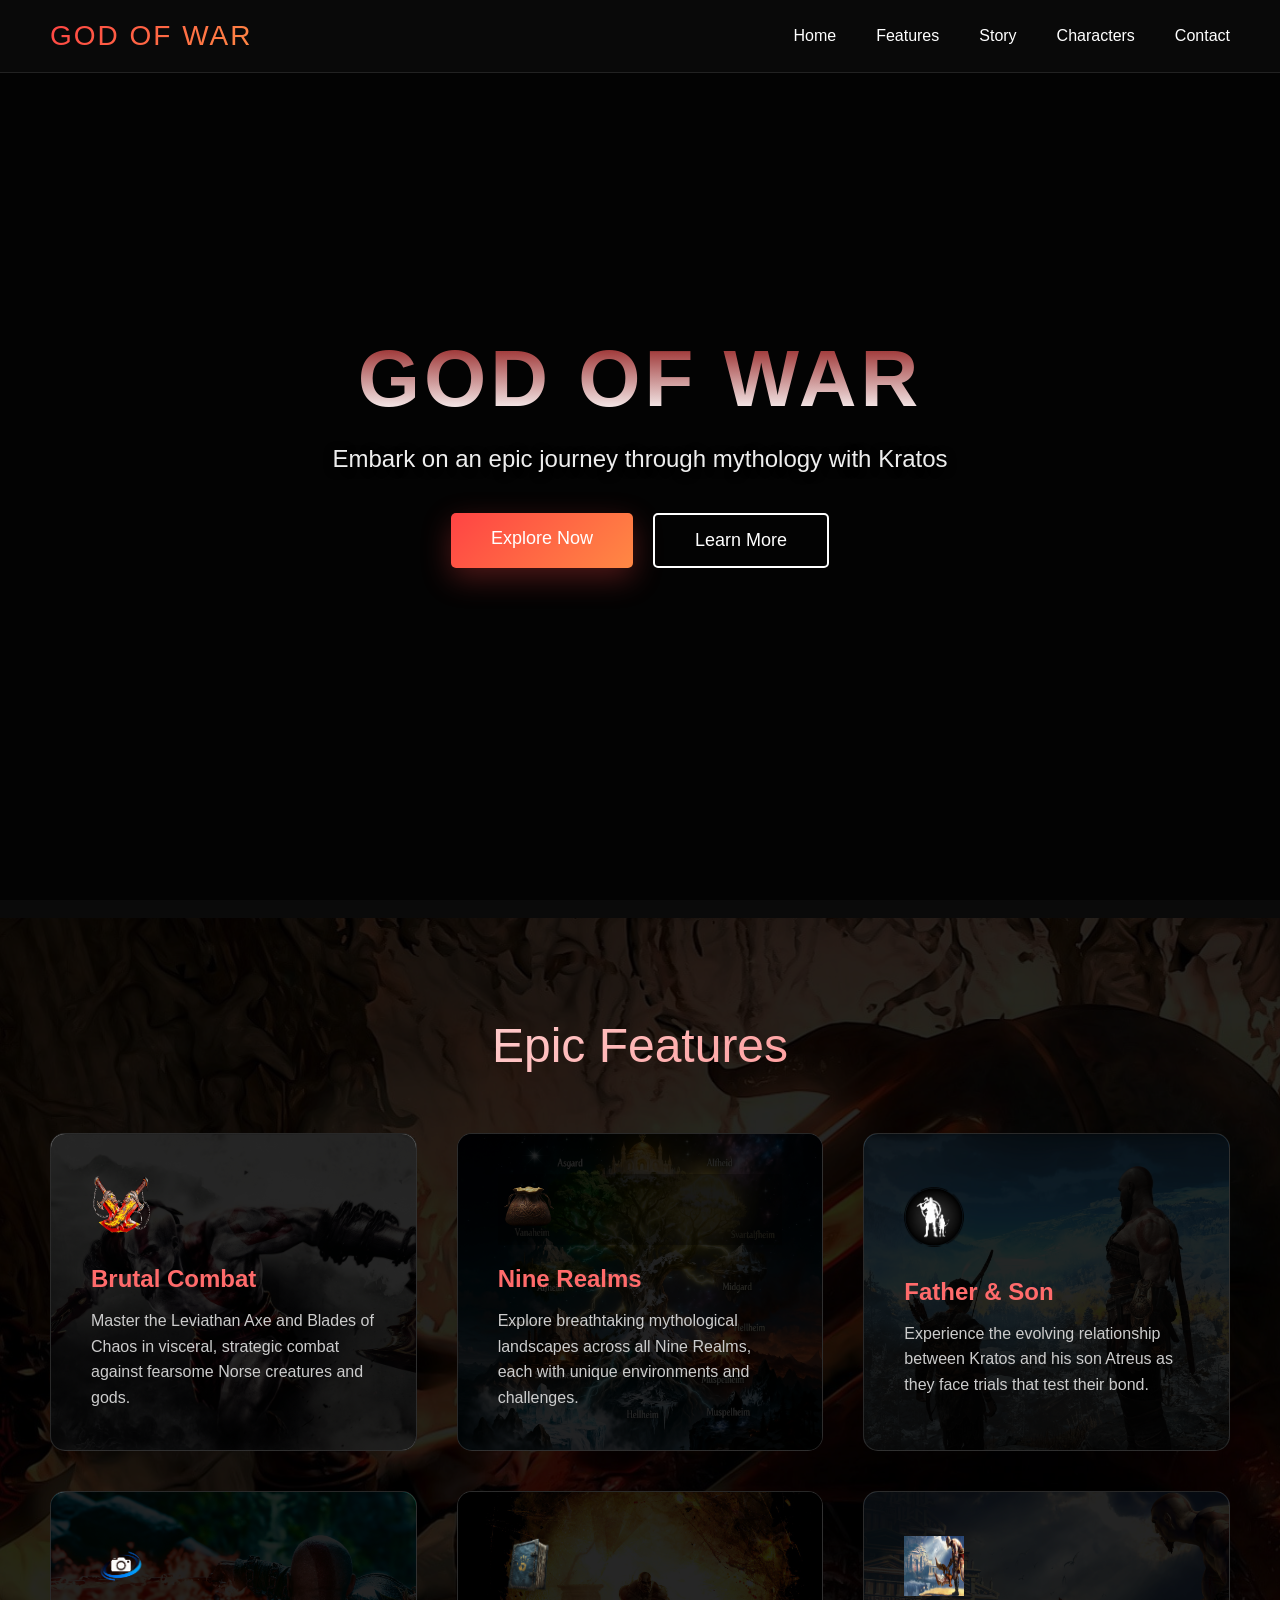
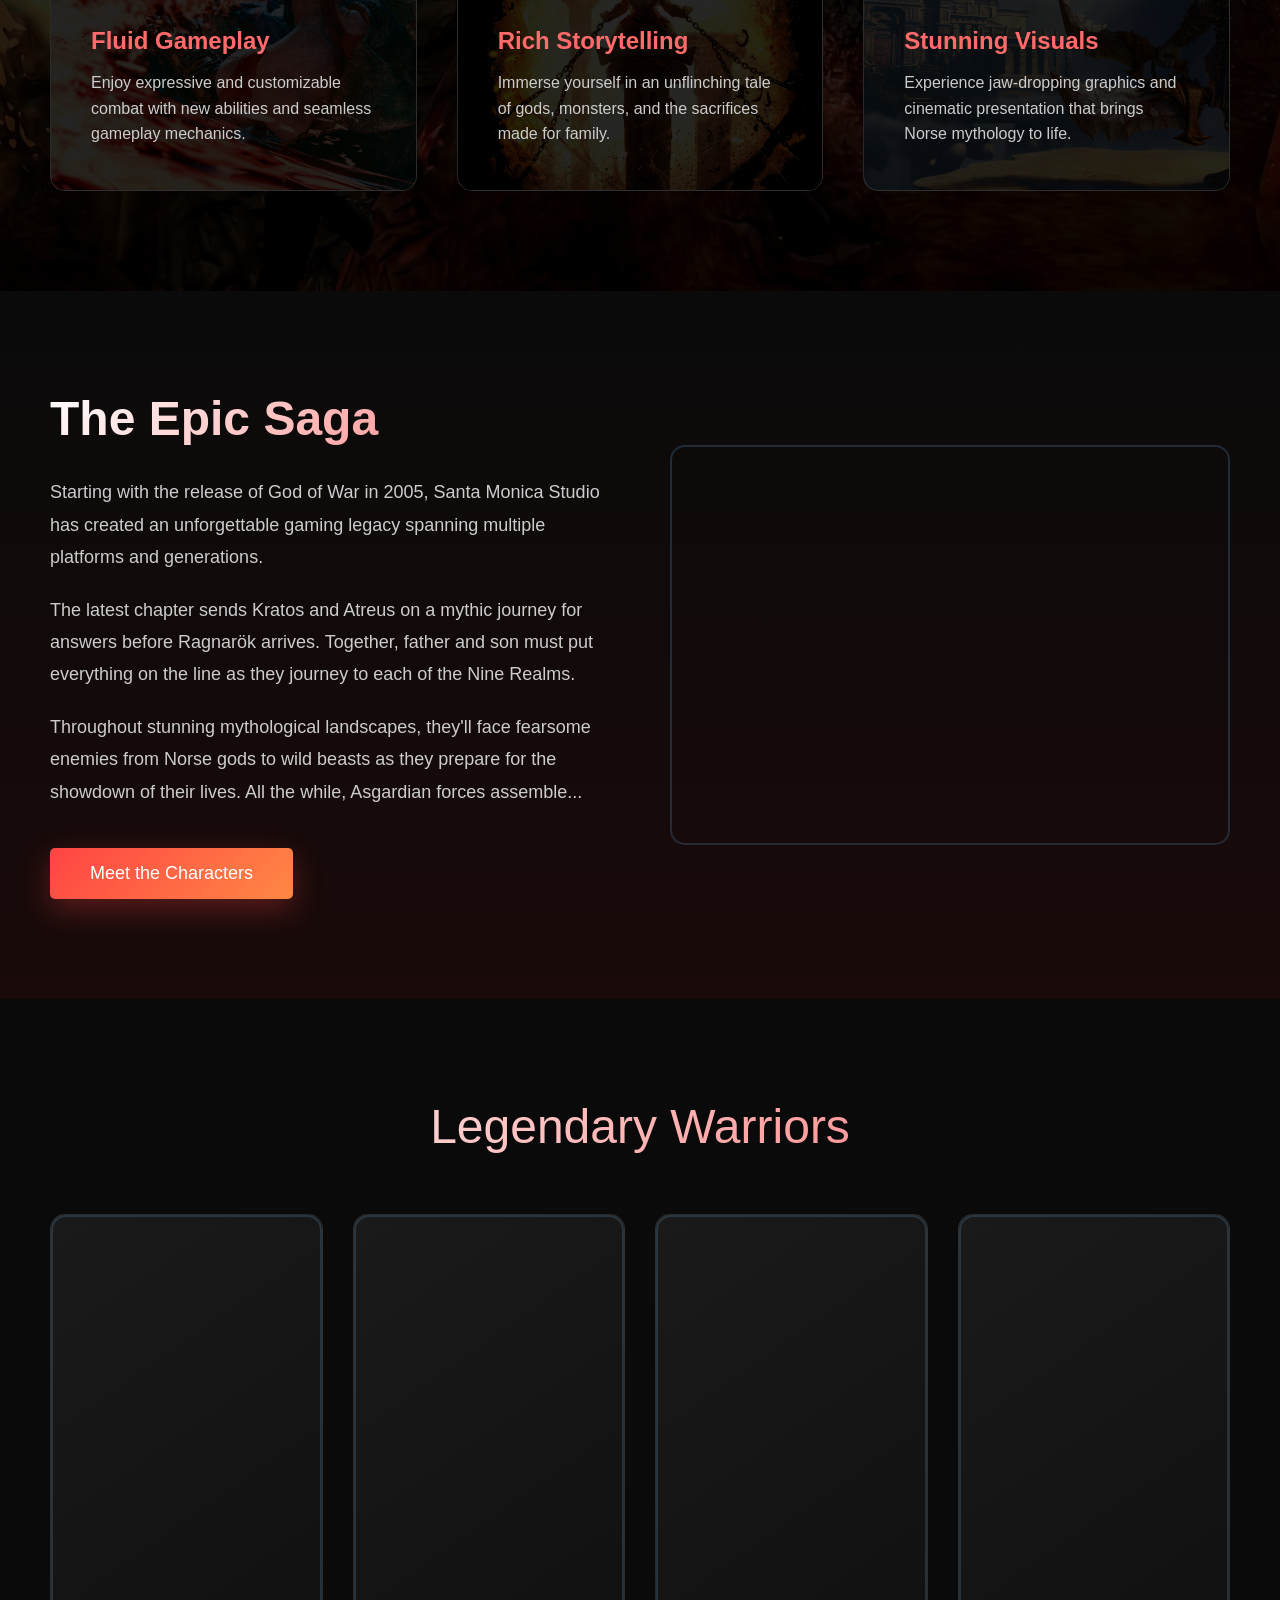
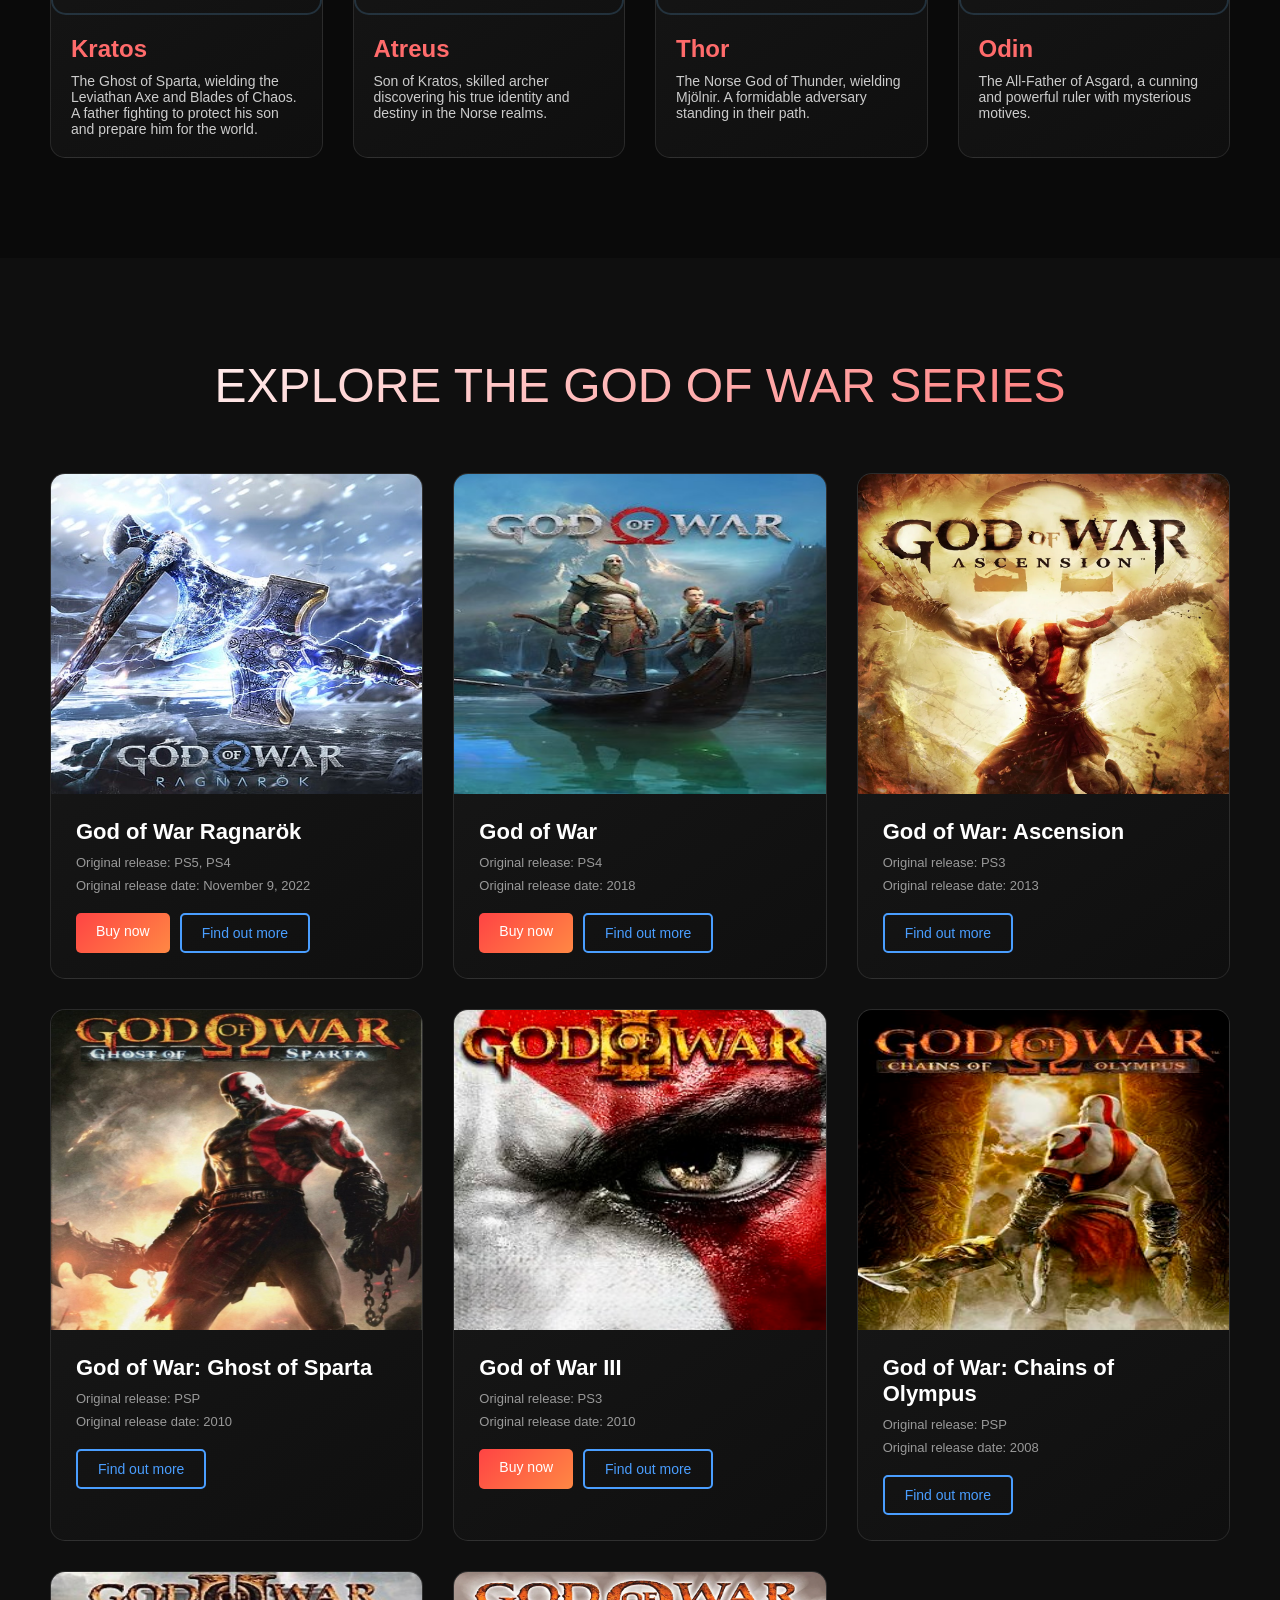
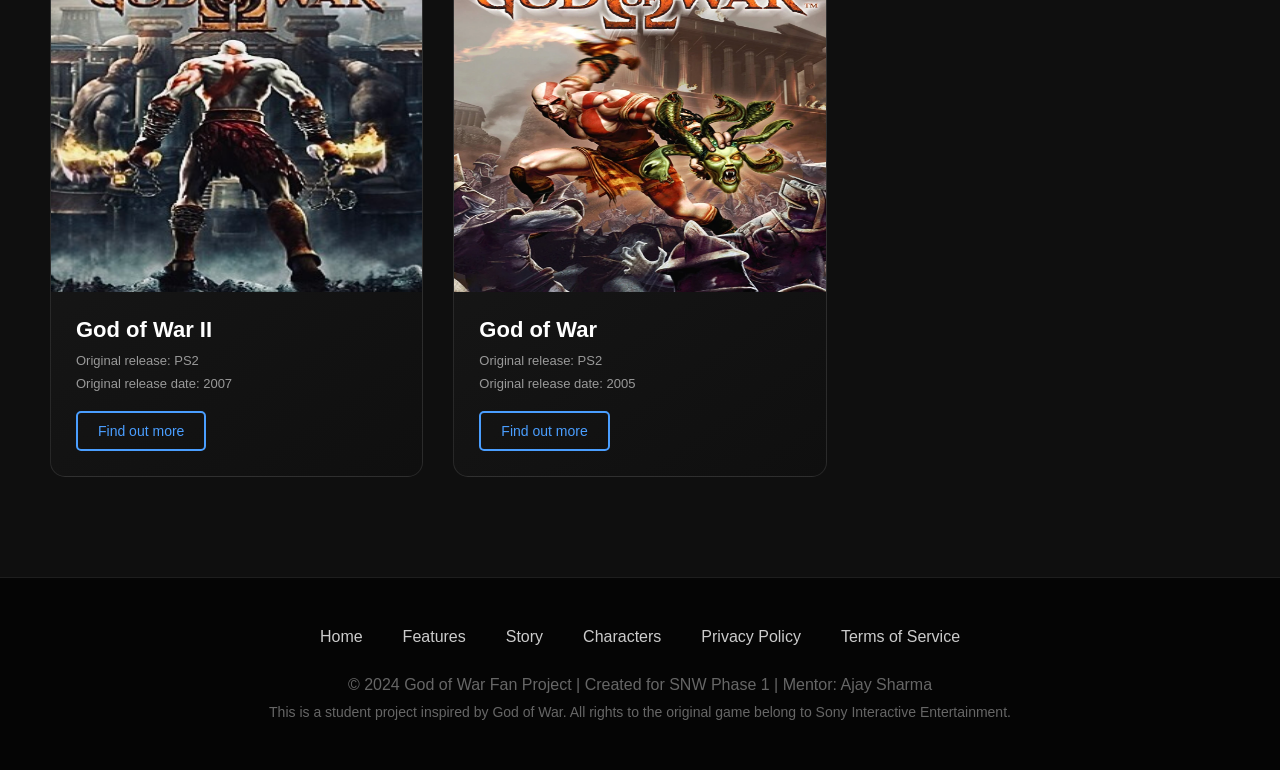
==== index.htm @ 12d44e2c "text" ====
<!DOCTYPE html>
<html lang="en">
<head>
    <meta charset="UTF-8">
    <meta name="viewport" content="width=device-width, initial-scale=1.0">
    <title>God of War - The Epic Saga</title>
    <link href="https://fonts.cdnfonts.com/css/godofwar?styles=31391" rel="stylesheet">
    <style>
        * {
            margin: 0;
            padding: 0;
            box-sizing: border-box;
        }

        body {
            font-family: 'GodOfWar', sans-serif;
            background-color: #0a0a0a;
            color: #fff;
            overflow-x: hidden;
        }

        /* Navigation */
        nav {
            position: fixed;
            top: 0;
            width: 100%;
            background: rgba(10, 10, 10, 0.95);
            backdrop-filter: blur(10px);
            padding: 20px 50px;
            z-index: 1000;
            border-bottom: 1px solid rgba(255, 255, 255, 0.1);
        }

        .nav-container {
            position: relative;
            display: flex;
            justify-content: space-between;
            align-items: center;
            max-width: 1400px;
            margin: 0 auto;
        }

        .logo {
            font-family: 'GodOfWar', sans-serif;
            font-size: 28px;
            font-weight: normal; /* Changed from bold since the font is already bold */
            background: linear-gradient(135deg, #ff4444, #ff8844);
            -webkit-background-clip: text;
            -webkit-text-fill-color: transparent;
            letter-spacing: 2px;
        }

        .nav-links {
            display: flex;
            gap: 40px;
            list-style: none;
        }

        .nav-links a {
            color: #fff;
            text-decoration: none;
            font-size: 16px;
            transition: all 0.3s ease;
            position: relative;
        }

        .nav-links a::after {
            content: '';
            position: absolute;
            bottom: -5px;
            left: 0;
            width: 0;
            height: 2px;
            background: linear-gradient(90deg, #ff4444, #ff8844);
            transition: width 0.3s ease;
        }

        .nav-links a:hover::after {
            width: 100%;
        }

        /* Hero Section */
        .hero {
        position: relative;
        height: 100vh;
        display: flex;
        align-items: center;
        justify-content: center;
        overflow: hidden;
        margin-top: 0;
        padding-top: 0;
        }

        .hero video {
        position: absolute;
        top: 0;
        left: 0;
        width: 100%;
        height: 100%;
        object-fit: cover;
        z-index: -2;
        }

        .hero .overlay {
        position: absolute;
        top: 0;
        left: 0;
        right: 0;
        bottom: 0;
        background: rgba(0,0,0,0.65);
        z-index: -1;
        }

        .hero-content {
            text-align: center;
            z-index: 1;
            max-width: 900px;
            padding: 0 20px;
        }

        .hero-title {
            font-family: 'GodOfWar', sans-serif;
            font-size: 80px;
            font-weight: bold;
            margin-bottom: 20px;
            background: linear-gradient(360deg, #fff 10%, #880808 100%);
            -webkit-background-clip: text;
            -webkit-text-fill-color: transparent;
            animation: slideDown 1s ease-out;
            letter-spacing: 4px;
        }

        @keyframes slideDown {
            from {
                opacity: 0;
                transform: translateY(-50px);
            }
            to {
                opacity: 1;
                transform: translateY(0);
            }
        }

        .hero-subtitle {
        font-size: 24px;
        margin-bottom: 40px;
        color: #eee; /* use white or very light gray */
        text-shadow: 0 2px 10px rgba(0,0,0,0.8);
        }

        @keyframes fadeIn {
            from { opacity: 0; }
            to { opacity: 1; }
        }

        .cta-buttons {
            display: flex;
            gap: 20px;
            justify-content: center;
            animation: slideUp 1.5s ease-out;
        }

        @keyframes slideUp {
            from {
                opacity: 0;
                transform: translateY(50px);
            }
            to {
                opacity: 1;
                transform: translateY(0);
            }
        }

        .btn {
            padding: 15px 40px;
            font-size: 18px;
            border: none;
            border-radius: 5px;
            cursor: pointer;
            transition: all 0.3s ease;
            text-decoration: none;
            display: inline-block;
        }

        .btn-primary {
            background: linear-gradient(135deg, #ff4444, #ff8844);
            color: #fff;
            box-shadow: 0 10px 30px rgba(255, 68, 68, 0.3);
        }

        .btn-primary:hover {
            transform: translateY(-3px);
            box-shadow: 0 15px 40px rgba(255, 68, 68, 0.5);
        }

        .btn-secondary {
            background: transparent;
            color: #fff;
            border: 2px solid #fff;
        }

        .btn-secondary:hover {
            background: #fff;
            color: #0a0a0a;
            transform: translateY(-3px);
        }

        /* Features Section */
        .features {
        position: relative;
        padding: 100px 50px;
        max-width: 1400px;
        margin: 0 auto;
        overflow: hidden;
        }

        .section-title {
            font-family: 'GodOfWar', sans-serif;
            text-align: center;
            font-size: 48px;
            font-weight: normal;
            margin-bottom: 60px;
            background: linear-gradient(135deg, #fff, #ff6b6b);
            -webkit-background-clip: text;
            -webkit-text-fill-color: transparent;
        }

        .features .overlay {
        position: absolute;
        top: 0;
        left: 0;
        right: 0;
        bottom: 0;
        background: rgba(0,0,0,0.85);
        z-index: -1;
        }

        .features-bg-img {
        position: absolute;
        top: 0;
        left: 0;
        width: 100%;
        height: 100%;
        object-fit: cover;
        z-index: -2;
        }

        .features-grid {
        display: grid;
        grid-template-columns: repeat(auto-fit, minmax(300px, 1fr));
        gap: 40px;
        }

        .feature-card {
            background: linear-gradient(145deg, #1a1a1a, #0f0f0f);
            padding: 40px;
            border-radius: 15px;
            border: 1px solid rgba(255, 255, 255, 0.1);
            transition: all 0.3s ease;
            position: relative;
            overflow: hidden;
            min-height: 300px;
            display: flex;
            flex-direction: column;
            justify-content: center;
        }

        .feature-card::before {
            content: '';
            position: absolute;
            top: 0;
            left: 0;
            width: 100%;
            height: 100%;
            background-size: cover;
            background-position: center;
            transition: all 0.3s ease;
            z-index: 0;
        }

        .feature-card:nth-child(1)::before {
            background-image: url('Images/kill.jpg');
        }

        .feature-card:nth-child(2)::before {
            background-image: url('Images/nine-realms (2).jpeg');
        }

        .feature-card:nth-child(3)::before {
            background-image: url('Images/kratos and son.jpg');
        }

        .feature-card:nth-child(4)::before {
            background-image: url('Images/kratos.jpg');
        }

        .feature-card:nth-child(5)::before {
            background-image: url('Images/kratos chained.jpg');
        }

        .feature-card:nth-child(6)::before {
            background-image: url('Images/kvisulas.jpg');
            image-rendering: crisp-edges;
        }

        .feature-card::after {
            content: '';
            position: absolute;
            top: 0;
            left: 0;
            width: 100%;
            height: 100%;
            background: rgba(0, 0, 0, 0.85);
            transition: all 0.3s ease;
            z-index: 1;
        }

        .feature-card:hover::after {
            background: rgba(0, 0, 0, 0);
        }

        .feature-card:hover {
            transform: translateY(-10px);
            border-color: rgba(255, 255, 255, 0.5);
            box-shadow: 0 20px 40px rgba(255, 255, 255, 0.2);
        }

        .feature-icon {
            font-size: 48px;
            margin-bottom: 20px;
            position: relative;
            z-index: 2;
            transition: all 0.3s ease;
        }

        .feature-title {
            font-family: 'GodOfWar', sans-serif;
            font-size: 24px;
            margin-bottom: 15px;
            color: #ff6b6b;
            position: relative;
            z-index: 2;
            transition: all 0.3s ease;
        }

        .feature-description {
            color: #ccc;
            line-height: 1.6;
            position: relative;
            z-index: 2;
            transition: all 0.3s ease;
        }

        .feature-card:hover .feature-icon,
        .feature-card:hover .feature-title,
        .feature-card:hover .feature-description {
            opacity: 0;
            transform: translateY(-20px);
        }
        /* Story Section */
        .story {
            padding: 100px 50px;
            background: linear-gradient(180deg, #0a0a0a 0%, #1a0a0a 100%);
        }

        .story-container {
            max-width: 1400px;
            margin: 0 auto;
            display: grid;
            grid-template-columns: 1fr 1fr;
            gap: 60px;
            align-items: center;
        }

        .story-content h2 {
            font-size: 48px;
            margin-bottom: 30px;
            background: linear-gradient(135deg, #fff, #ff6b6b);
            -webkit-background-clip: text;
            -webkit-text-fill-color: transparent;
        }

        .story-content p {
            font-size: 18px;
            line-height: 1.8;
            color: #ccc;
            margin-bottom: 20px;
        }

        .overview-image {
        width: 100%;
        height: 400px;
        border-radius: 15px;
        overflow: hidden;
        border: 2px solid rgba(74, 124, 158, 0.3);
        position: relative;
        }

        .overview-image video {
            width: 100%;
            height: 100%;
            object-fit: cover;
            position: absolute;
            top: 0;
            left: 0;
        }

        /* Characters Section */
        .characters {
            padding: 100px 50px;
            max-width: 1400px;
            margin: 0 auto;
        }

        .characters-grid {
            display: grid;
            grid-template-columns: repeat(auto-fit, minmax(250px, 1fr));
            gap: 30px;
            margin-top: 60px;
        }

        .character-card {
            background: linear-gradient(145deg, #1a1a1a, #0f0f0f);
            border-radius: 15px;
            overflow: hidden;
            border: 1px solid rgba(255, 255, 255, 0.1);
            transition: all 0.3s ease;
        }

        .character-card:hover {
            transform: scale(1.05);
            border-color: rgba(255, 68, 68, 0.5);
            box-shadow: 0 20px 40px rgba(255, 68, 68, 0.3);
        }

        .character-image {
            width: 100%;
            height: 300px;
            background: linear-gradient(135deg, #3a3a3a, #2a2a2a);
            display: flex;
            align-items: center;
            justify-content: center;
            font-size: 48px;
        }

        .character-info {
            padding: 20px;
        }

        .character-name {
            font-family: 'GodOfWar', sans-serif;
            font-size: 24px;
            margin-bottom: 10px;
            color: #ff6b6b;
        }

        .character-description {
            color: #ccc;
            font-size: 14px;
        }

        /* Footer */
        footer {
            background: #050505;
            padding: 50px;
            text-align: center;
            border-top: 1px solid rgba(255, 255, 255, 0.1);
        }

        .footer-content {
            max-width: 1400px;
            margin: 0 auto;
        }

        .footer-links {
            display: flex;
            justify-content: center;
            gap: 40px;
            margin-bottom: 30px;
            flex-wrap: wrap;
        }

        .footer-links a {
            color: #ccc;
            text-decoration: none;
            transition: color 0.3s ease;
        }

        .footer-links a:hover {
            color: #ff6b6b;
        }

        .copyright {
            color: #666;
            margin-top: 30px;
        }

        /* Game Series Section */
        .game-series {
            padding: 100px 50px;
            background: #0f0f0f;
            max-width: 1600px;
            margin: 0 auto;
        }

        .games-grid {
            display: grid;
            grid-template-columns: repeat(auto-fit, minmax(280px, 1fr));
            gap: 30px;
            margin-top: 60px;
        }

        .game-card {
            background: linear-gradient(145deg, #1a1a1a, #0f0f0f);
            border-radius: 15px;
            overflow: hidden;
            border: 1px solid rgba(255, 255, 255, 0.1);
            transition: all 0.3s ease;
        }

        .game-card:hover {
            transform: translateY(-10px);
            border-color: rgba(255, 68, 68, 0.5);
            box-shadow: 0 20px 40px rgba(255, 68, 68, 0.3);
        }

        .game-image {
            width: 100%;
            height: 320px;
            display: flex;
            align-items: center;
            justify-content: center;
            position: relative;
            overflow: hidden;
        }

        .game-logo {
            font-family: 'Gods of War', sans-serif;
            font-size: 32px;
            font-weight: normal;
            color: #fff;
            text-align: center;
            text-shadow: 2px 2px 8px rgba(0, 0, 0, 0.8);
            letter-spacing: 2px;
            padding: 20px;
            z-index: 1;
        }

        .game-info {
            padding: 25px;
        }

        .game-title {
            font-family: 'GodOfWar', sans-serif;
            font-size: 22px;
            margin-bottom: 10px;
            color: #fff;
        }

        .game-platform,
        .game-date {
            font-size: 13px;
            color: #999;
            margin-bottom: 8px;
        }

        .game-buttons {
            display: flex;
            gap: 10px;
            margin-top: 20px;
            flex-wrap: wrap;
        }

        .btn-game {
            padding: 10px 20px;
            font-size: 14px;
            border-radius: 5px;
            text-decoration: none;
            transition: all 0.3s ease;
            display: inline-block;
            border: none;
            cursor: pointer;
        }

        .btn-buy {
            background: linear-gradient(135deg, #ff4444, #ff8844);
            color: #fff;
        }

        .btn-buy:hover {
            transform: translateY(-2px);
            box-shadow: 0 8px 20px rgba(255, 68, 68, 0.4);
        }

        .btn-info {
            background: transparent;
            color: #4a9eff;
            border: 2px solid #4a9eff;
        }

        .btn-info:hover {
            background: #4a9eff;
            color: #fff;
            transform: translateY(-2px);
        }

        /* Responsive */
        @media (max-width: 768px) {
            .hero-title {
                font-size: 48px;
            }

            .nav-links {
                gap: 20px;
            }

            .story-container {
                grid-template-columns: 1fr;
            }

            .cta-buttons {
                flex-direction: column;
                align-items: center;
            }

            nav {
                padding: 20px;
            }

            .features, .story, .characters {
                padding: 60px 20px;
            }

            .game-series {
                padding: 60px 20px;
            }

            .games-grid {
                grid-template-columns: 1fr;
            }
        }
    </style>
</head>
<body>
    <nav>
        <div class="nav-container">
            <div class="logo">GOD OF WAR</div>
            <ul class="nav-links">
                <li><a href="#home">Home</a></li>
                <li><a href="#features">Features</a></li>
                <li><a href="#story">Story</a></li>
                <li><a href="#characters">Characters</a></li>
                <li><a href="#contact">Contact</a></li>
            </ul>
        </div>
    </nav>

    <section class="hero" id="home">
    <video autoplay muted loop playsinline aria-hidden="true">
        <source src="https://motionbgs.com/media/2828/ice-and-fire-god-of-war.960x540.mp4" type="video/mp4">
    </video>
    <div class="overlay"></div>
    <div class="hero-content">
        <h1 class="hero-title">GOD OF WAR</h1>
        <p class="hero-subtitle">Embark on an epic journey through mythology with Kratos</p>
        <div class="cta-buttons">
        <a href="#features" class="btn btn-primary">Explore Now</a>
        <a href="#story" class="btn btn-secondary">Learn More</a>
        </div>
    </div>
    </section>
    <br>
    <section id="features" class="features">
    <img src="Images/kratos2.jpg" class="features-bg-img">
    <div class="overlay"></div>
    <h2 class="section-title">Epic Features</h2>
    <div class="features-grid">
        <div class="feature-card">
            <div class="feature-icon"><img src="Images/god-of-war-website.png" width="60px" height="60px" alt=""></div>
            <h3 class="feature-title">Brutal Combat</h3>
            <p class="feature-description">Master the Leviathan Axe and Blades of Chaos in visceral, strategic combat against fearsome Norse creatures and gods.</p>
            </div>
            <div class="feature-card">
                <div class="feature-icon"><img src="Images/ashes.png" width="60px" height="60px" alt="">
                    <div style="position: absolute; top: 0; left: 0; width: 100%; height: 100%; background: rgba(0,0,0,0.3);"></div>
                </div>
                <h3 class="feature-title">Nine Realms</h3>
                <p class="feature-description">Explore breathtaking mythological landscapes across all Nine Realms, each with unique environments and challenges.</p>
            </div>
            <div class="feature-card">
                <div class="feature-icon"><img src="Images/fathersonicon.png" width="60px" height="60px" alt=""></div>
                <h3 class="feature-title">Father & Son</h3>
                <p class="feature-description">Experience the evolving relationship between Kratos and his son Atreus as they face trials that test their bond.</p>
            </div>
            <div class="feature-card">
                <div class="feature-icon"><img src="Images/singleshotcam.png" width="60px" height="60px" alt=""></div>
                <h3 class="feature-title">Fluid Gameplay</h3>
                <p class="feature-description">Enjoy expressive and customizable combat with new abilities and seamless gameplay mechanics.</p>
            </div>
            <div class="feature-card">
                <div class="feature-icon"><img src="Images/journal.png" width="60px" height="60px" alt=""></div>
                <h3 class="feature-title">Rich Storytelling</h3>
                <p class="feature-description">Immerse yourself in an unflinching tale of gods, monsters, and the sacrifices made for family.</p>
            </div>
            <div class="feature-card">
                <div class="feature-icon"><img src="Images/kvisulas.jpg" width="60px" height="60px" alt=""></div>
                <h3 class="feature-title">Stunning Visuals</h3>
                <p class="feature-description">Experience jaw-dropping graphics and cinematic presentation that brings Norse mythology to life.</p>
            </div>
        </div>
    </section>

    <section id="story" class="story">
        <div class="story-container">
            <div class="story-content">
                <h2>The Epic Saga</h2>
                <p>Starting with the release of God of War in 2005, Santa Monica Studio has created an unforgettable gaming legacy spanning multiple platforms and generations.</p>
                <p>The latest chapter sends Kratos and Atreus on a mythic journey for answers before Ragnarök arrives. Together, father and son must put everything on the line as they journey to each of the Nine Realms.</p>
                <p>Throughout stunning mythological landscapes, they'll face fearsome enemies from Norse gods to wild beasts as they prepare for the showdown of their lives. All the while, Asgardian forces assemble...</p>
                <a href="#characters" class="btn btn-primary" style="margin-top: 20px;">Meet the Characters</a>
            </div>
            <div class="overview-image">
                <video autoplay muted loop playsinline>
                <source src="https://motionbgs.com/media/2107/god-of-war.960x540.mp4" type="video/mp4">
                </video>
            </div>
        </div>
    </section>

    <section id="characters" class="characters">
        <h2 class="section-title">Legendary Warriors</h2>
        <div class="characters-grid">
            <div class="character-card">
                <div class="overview-image">
                    <video autoplay muted loop playsinline>
                    <source src="https://motionbgs.com/media/2839/kratos-battle-for-olympus.960x540.mp4" type="video/mp4">
                    </video>
                </div>
                <div class="character-info">
                    <h3 class="character-name">Kratos</h3>
                    <p class="character-description">The Ghost of Sparta, wielding the Leviathan Axe and Blades of Chaos. A father fighting to protect his son and prepare him for the world.</p>
                </div>
            </div>
            <div class="character-card">
                <div class="overview-image">
                    <video autoplay muted loop playsinline>
                    <source src="https://motionbgs.com/media/2108/kratos-and-atreus-god-of-war.960x540.mp4" type="video/mp4">
                    </video>
                </div>
                <div class="character-info">
                    <h3 class="character-name">Atreus</h3>
                    <p class="character-description">Son of Kratos, skilled archer discovering his true identity and destiny in the Norse realms.</p>
                </div>
            </div>
            <div class="character-card">
                <div class="overview-image">
                    <video autoplay muted loop playsinline>
                    <source src="Vids/Thor 1.mp4" type="video/mp4">
                    </video>
                </div>
                <div class="character-info">
                    <h3 class="character-name">Thor</h3>
                    <p class="character-description">The Norse God of Thunder, wielding Mjölnir. A formidable adversary standing in their path.</p>
                </div>
            </div>
            <div class="character-card">
                <div class="overview-image">
                    <video autoplay muted loop playsinline>
                    <source src="Vids/Odin.mp4" type="video/mp4">
                    </video>
                </div>
                <div class="character-info">
                    <h3 class="character-name">Odin</h3>
                    <p class="character-description">The All-Father of Asgard, a cunning and powerful ruler with mysterious motives.</p>
                </div>
            </div>
        </div>
    </section>

    <section class="game-series">
        <h2 class="section-title">EXPLORE THE GOD OF WAR SERIES</h2>
        <div class="games-grid">
            <div class="game-card">
                <div class="game-image"><img src="Images/God of War Ragnarök.jpg" width=100% height=100% alt="">
                </div>
                <div class="game-info">
                    <h3 class="game-title">God of War Ragnarök</h3>
                    <p class="game-platform">Original release: PS5, PS4</p>
                    <p class="game-date">Original release date: November 9, 2022</p>
                    <div class="game-buttons">
                        <a href="#" class="btn-game btn-buy">Buy now</a>
                        <a href="gow-ragnarok-page.html" class="btn-game btn-info">Find out more</a>
                    </div>
                </div>
            </div>

            <div class="game-card">
                <div class="game-image"><img src="Images/God_of_War.jpg" width=100% height=100% alt="">
                </div>
                <div class="game-info">
                    <h3 class="game-title">God of War</h3>
                    <p class="game-platform">Original release: PS4</p>
                    <p class="game-date">Original release date: 2018</p>
                    <div class="game-buttons">
                        <a href="#" class="btn-game btn-buy">Buy now</a>
                        <a href="gow-2018-page.html" class="btn-game btn-info">Find out more</a>
                    </div>
                </div>
            </div>

            <div class="game-card">
                <div class="game-image"><img src="Images/god-of-war-ascension.webp" width=100% height=100% alt="">
                </div>
                <div class="game-info">
                    <h3 class="game-title">God of War: Ascension</h3>
                    <p class="game-platform">Original release: PS3</p>
                    <p class="game-date">Original release date: 2013</p>
                    <div class="game-buttons">
                        <a href="gow-ascension-page.html" class="btn-game btn-info">Find out more</a>
                    </div>
                </div>
            </div>

            <div class="game-card">
                <div class="game-image"><img src="Images/gowsparta.jpg" width=100% height=100% alt="">
                </div>
                <div class="game-info">
                    <h3 class="game-title">God of War: Ghost of Sparta</h3>
                    <p class="game-platform">Original release: PSP</p>
                    <p class="game-date">Original release date: 2010</p>
                    <div class="game-buttons">
                        <a href="gow-ghost-sparta-page.html" class="btn-game btn-info">Find out more</a>
                    </div>
                </div>
            </div>

            <div class="game-card">
                <div class="game-image"><img src="Images/God_of_War_3.jpg" width=100% height=100% alt="">
                </div>
                <div class="game-info">
                    <h3 class="game-title">God of War III</h3>
                    <p class="game-platform">Original release: PS3</p>
                    <p class="game-date">Original release date: 2010</p>
                    <div class="game-buttons">
                        <a href="#" class="btn-game btn-buy">Buy now</a>
                        <a href="gow-3-page.html" class="btn-game btn-info">Find out more</a>
                    </div>
                </div>
            </div>

            <div class="game-card">
                <div class="game-image"><img src="Images/God_of_War_Chains_of_Olympus.jpg" width=100% height=100% alt="">
                </div>
                <div class="game-info">
                    <h3 class="game-title">God of War: Chains of Olympus</h3>
                    <p class="game-platform">Original release: PSP</p>
                    <p class="game-date">Original release date: 2008</p>
                    <div class="game-buttons">
                        <a href="gow-chains-page.html" class="btn-game btn-info">Find out more</a>
                    </div>
                </div>
            </div>

            <div class="game-card">
                <div class="game-image"><img src="Images/God_of_War_2.jpg" width=100% height=100% alt="">
                </div>
                <div class="game-info">
                    <h3 class="game-title">God of War II</h3>
                    <p class="game-platform">Original release: PS2</p>
                    <p class="game-date">Original release date: 2007</p>
                    <div class="game-buttons">
                        <a href="gow-2-page.html" class="btn-game btn-info">Find out more</a>
                    </div>
                </div>
            </div>

            <div class="game-card">
                <div class="game-image"><img src="Images/God_of_War_1.jpg" width=100% height=100% alt="">
                </div>
                <div class="game-info">
                    <h3 class="game-title">God of War</h3>
                    <p class="game-platform">Original release: PS2</p>
                    <p class="game-date">Original release date: 2005</p>
                    <div class="game-buttons">
                        <a href="gow-original-page.html" class="btn-game btn-info">Find out more</a>
                    </div>
                </div>
            </div>
        </div>
    </section>

    <footer id="contact">
        <div class="footer-content">
            <div class="footer-links">
                <a href="#home">Home</a>
                <a href="#features">Features</a>
                <a href="#story">Story</a>
                <a href="#characters">Characters</a>
                <a href="#">Privacy Policy</a>
                <a href="#">Terms of Service</a>
            </div>
            <p class="copyright">© 2024 God of War Fan Project | Created for SNW Phase 1 | Mentor: Ajay Sharma</p>
            <p class="copyright" style="margin-top: 10px; font-size: 14px;">This is a student project inspired by God of War. All rights to the original game belong to Sony Interactive Entertainment.</p>
        </div>
    </footer>
</body>
</html>
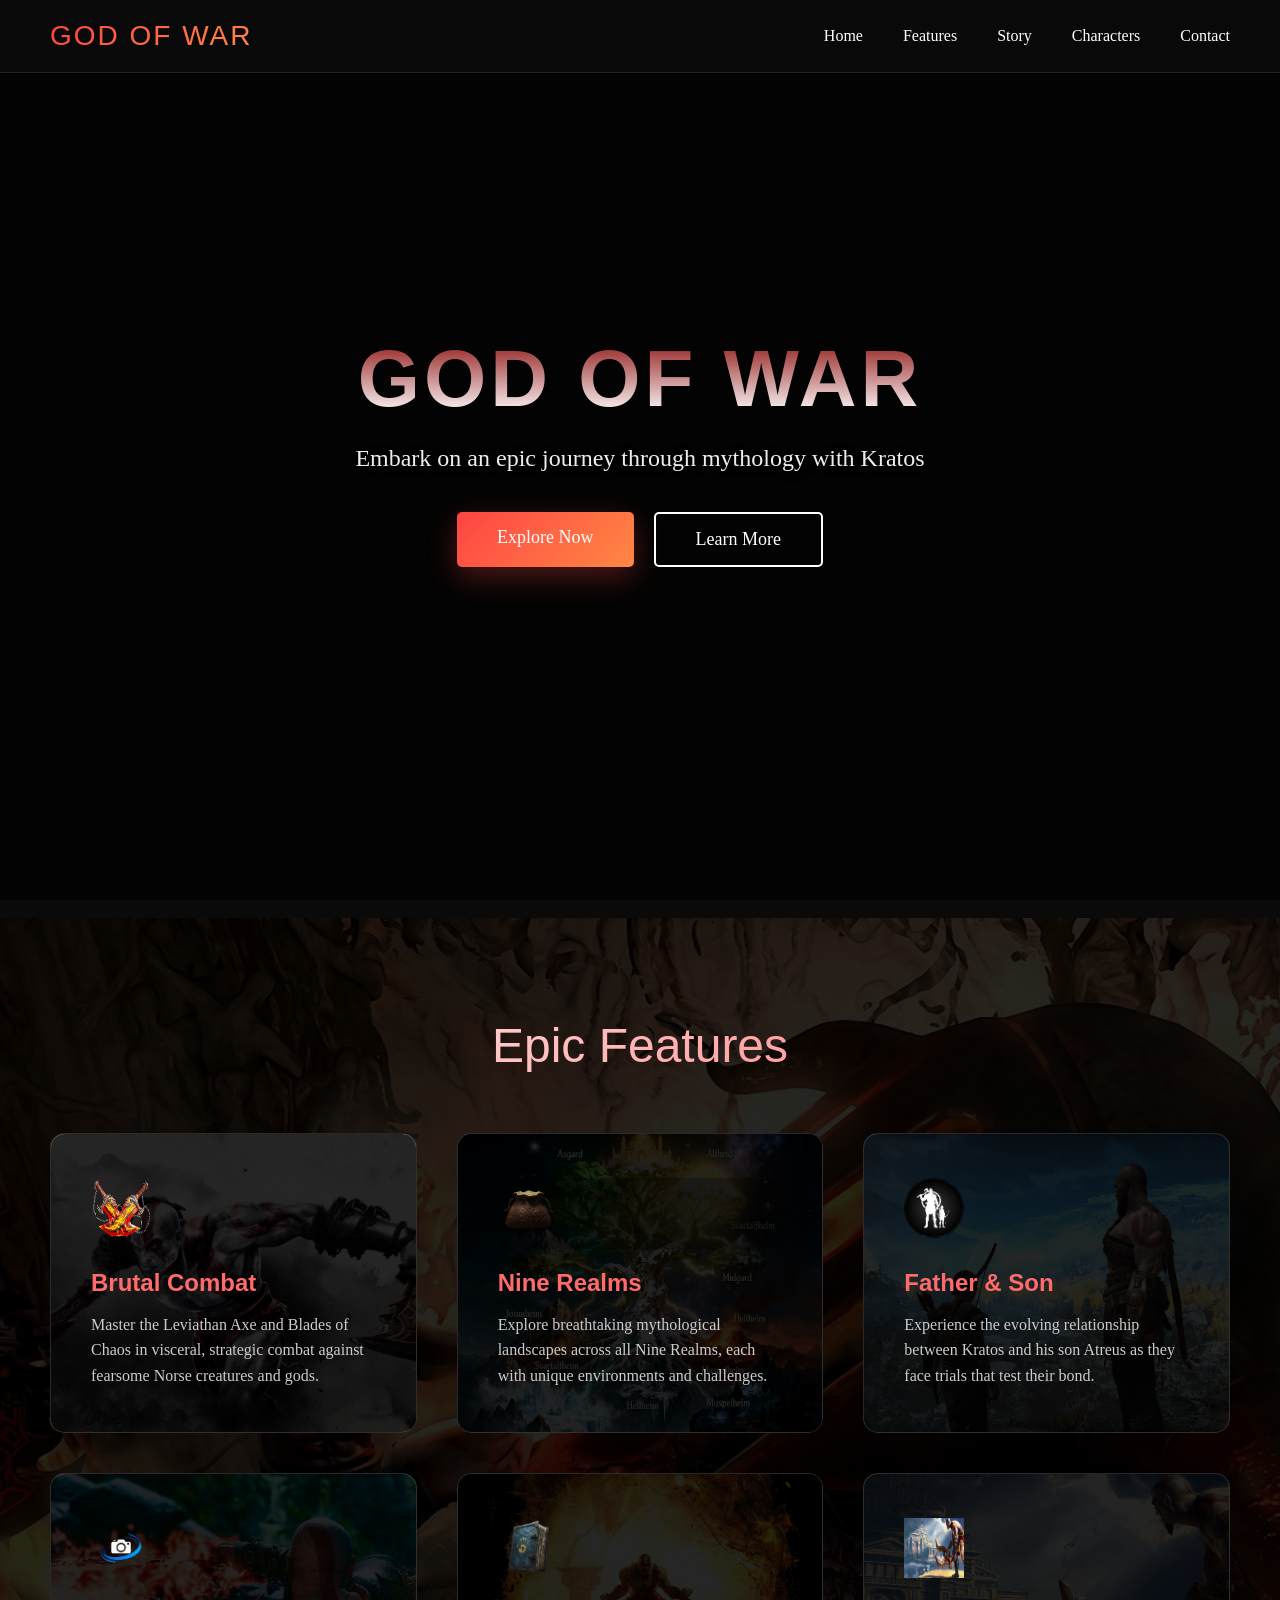
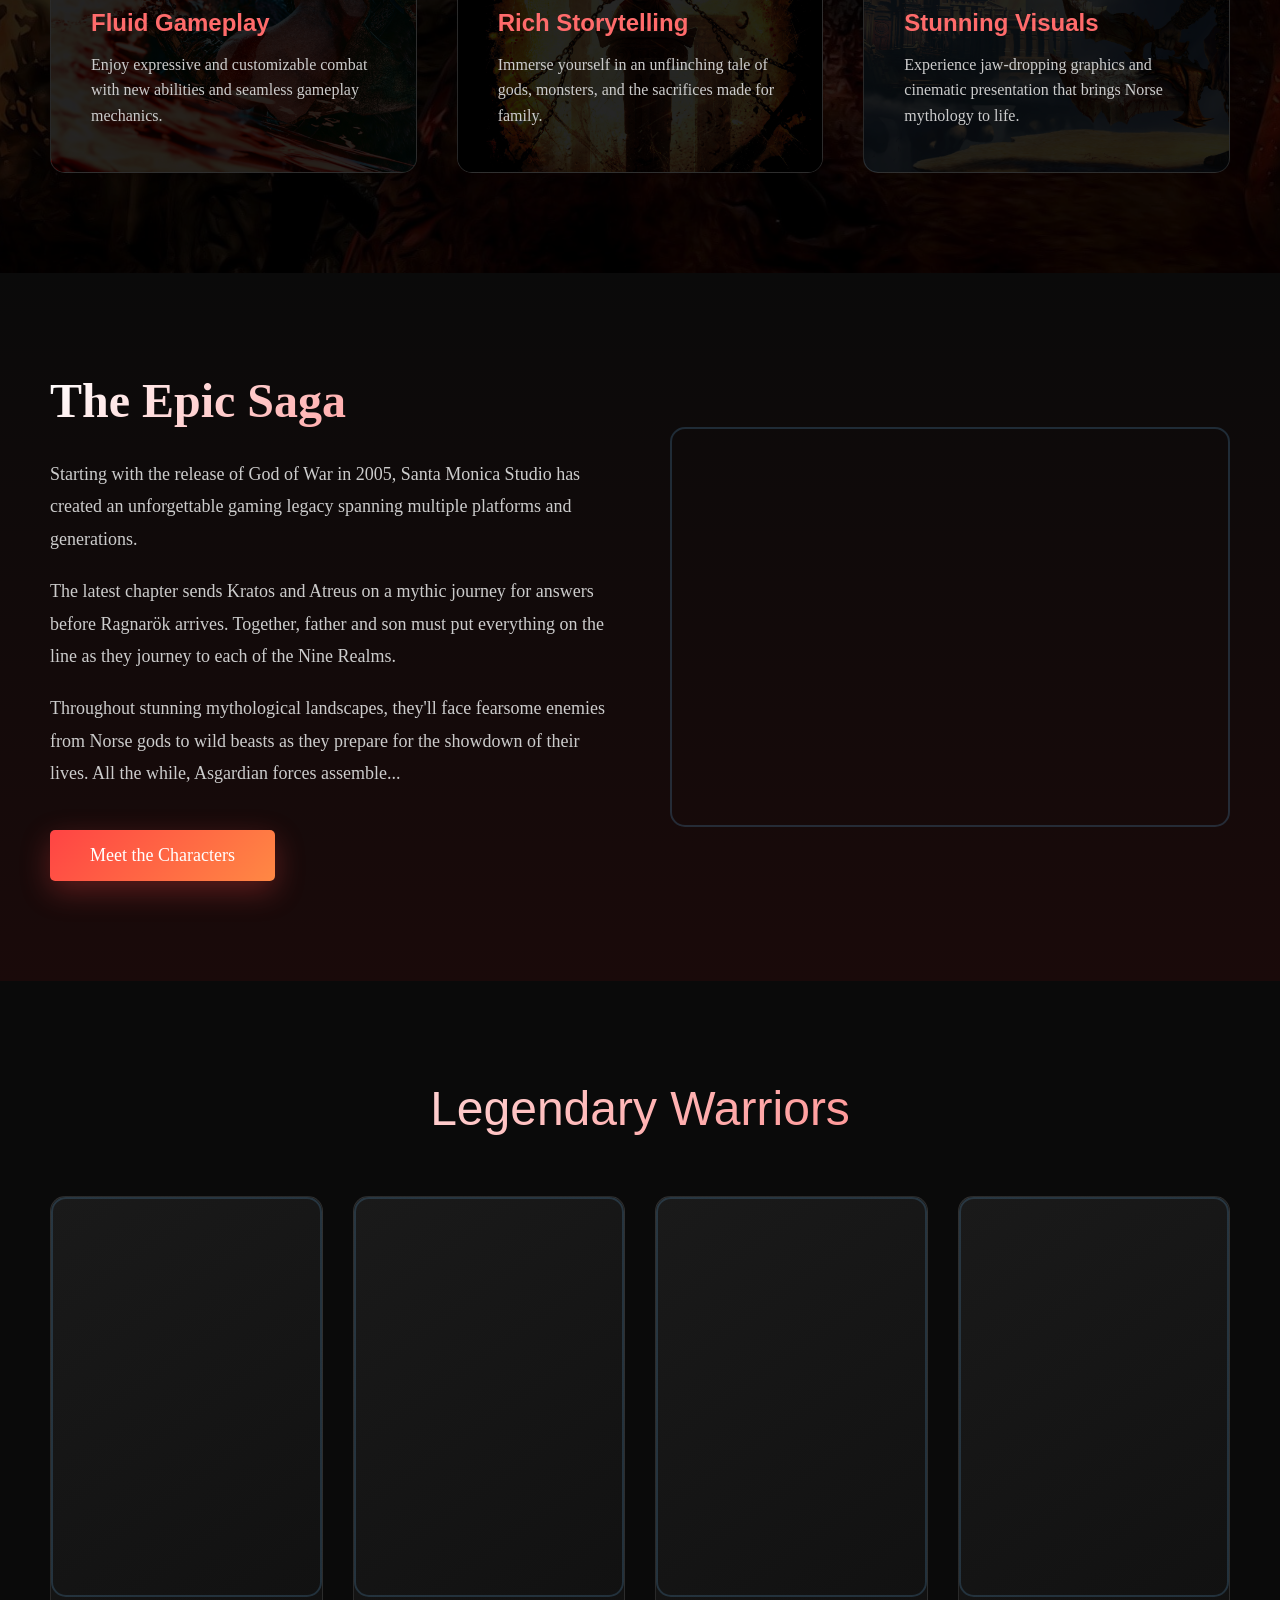
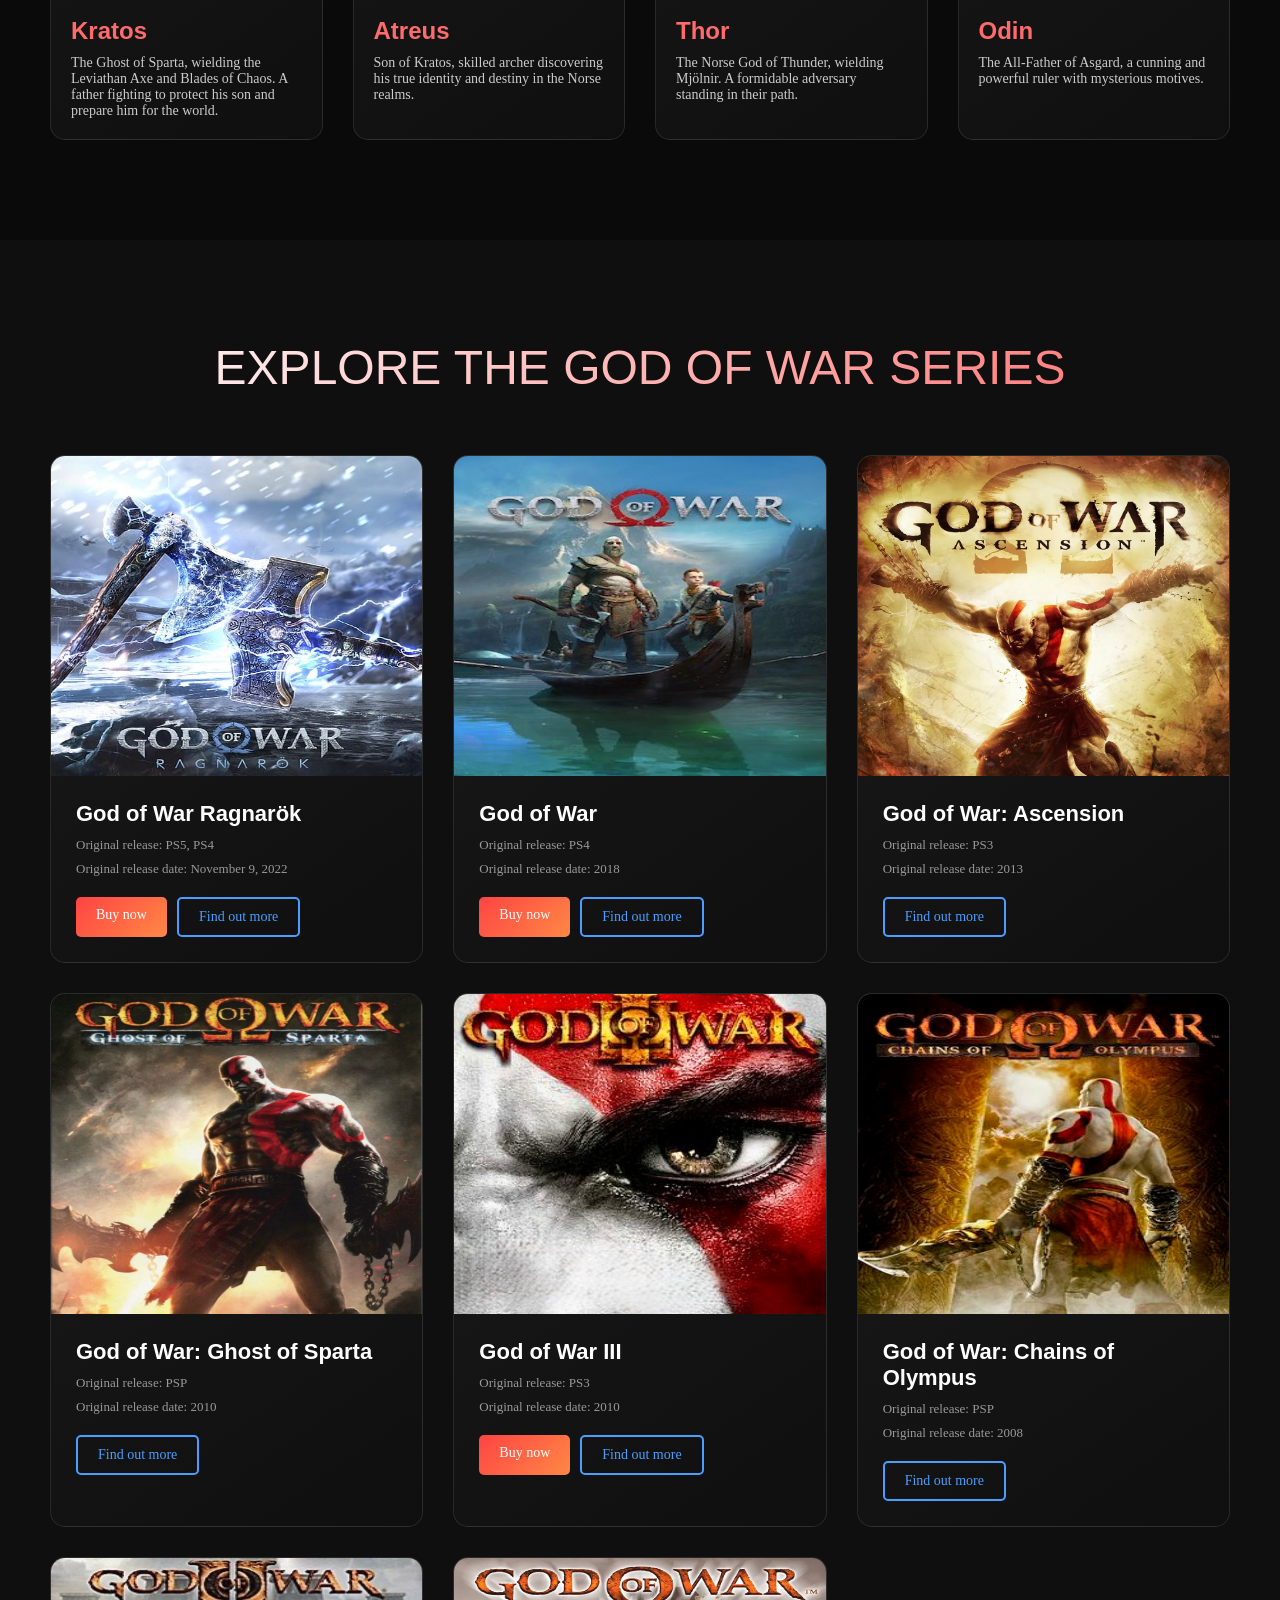
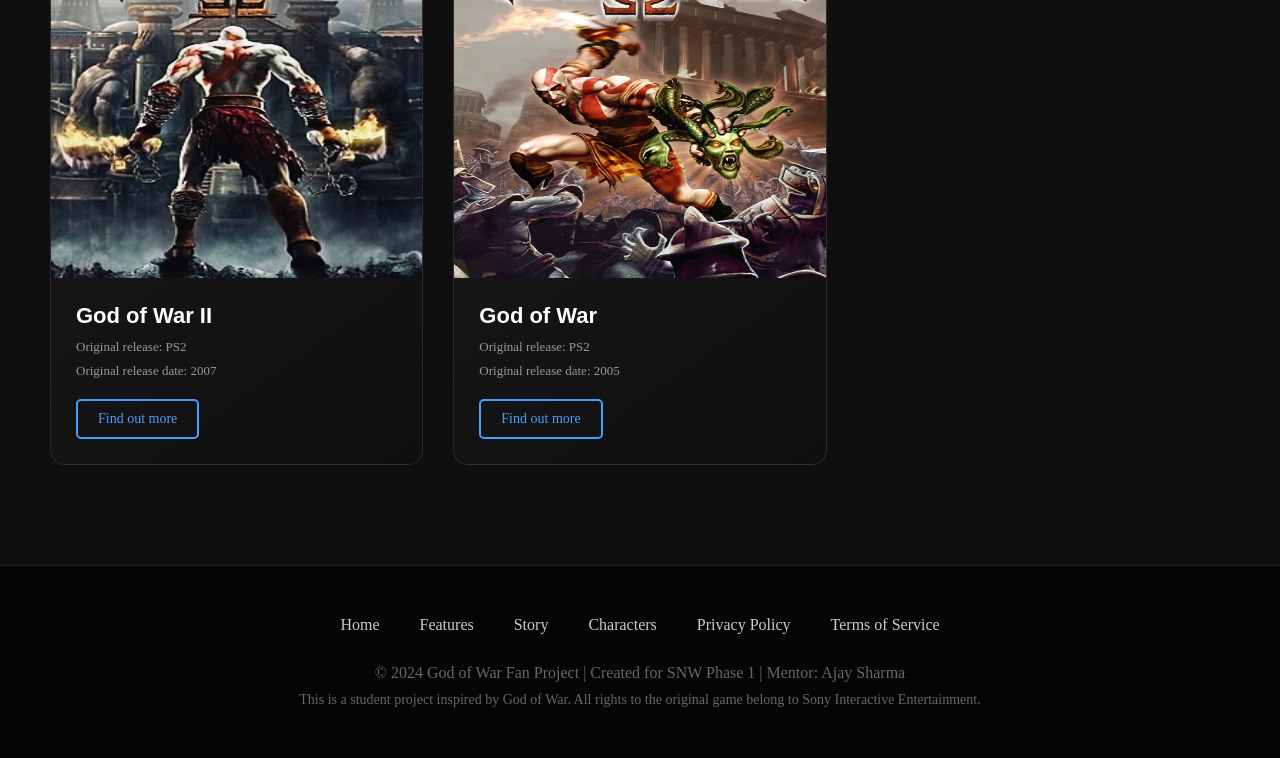
==== commit c55576f8: "font" ====
--- a/index.htm
+++ b/index.htm
@@ -13,7 +13,7 @@
         }
 
         body {
-            font-family: 'GodOfWar', sans-serif;
+            font-family: 'sans-serif';
             background-color: #0a0a0a;
             color: #fff;
             overflow-x: hidden;
@@ -904,4 +904,4 @@
         </div>
     </footer>
 </body>
-</html>+</html>
